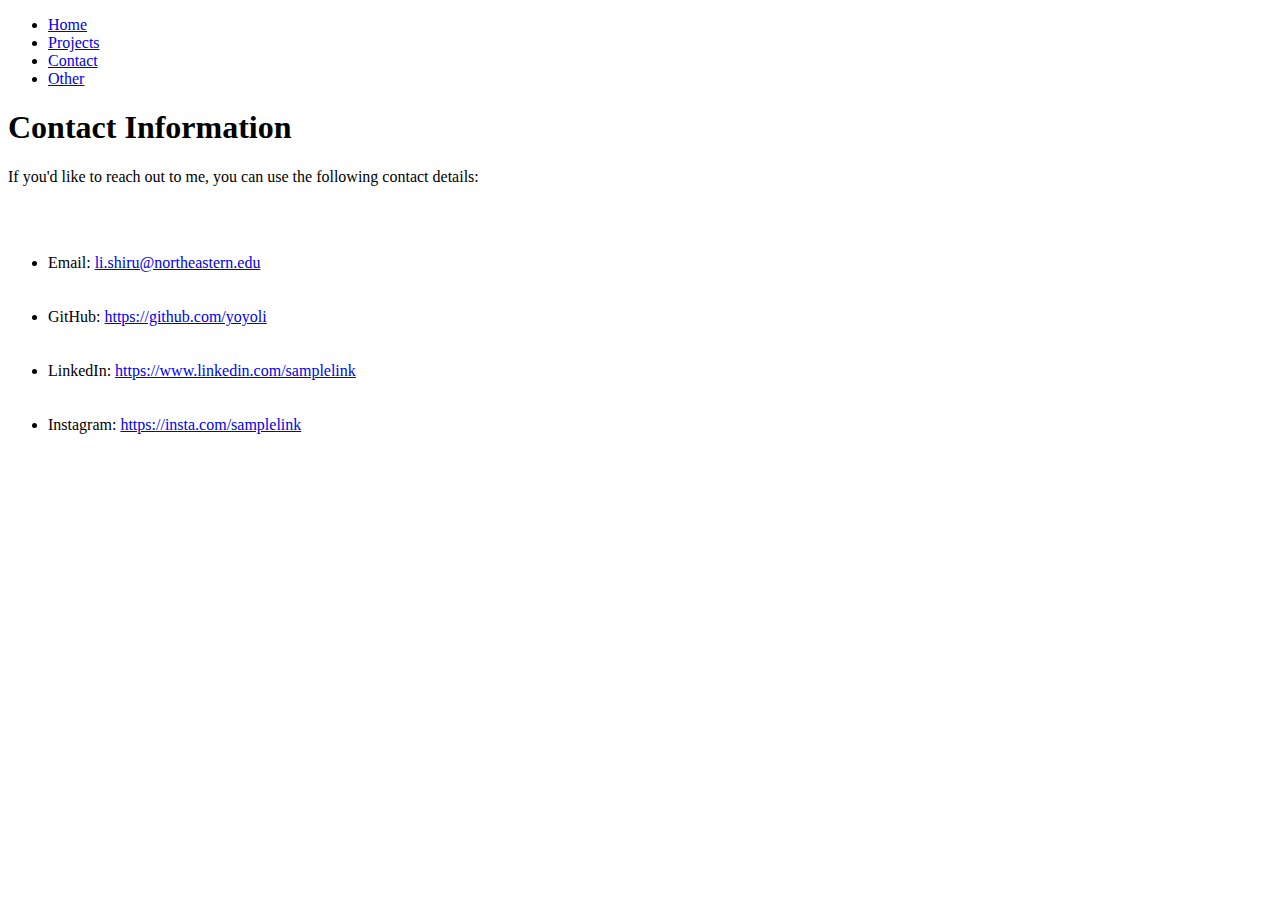
==== contact/index.html @ 725fd13c "update" ====
<!DOCTYPE html>
<html>
<head>
    <meta charset="UTF-8">
    <meta name="viewport" content="width=device-width, initial-scale=1.0">
    <title>Shirui Li - Contact</title>
    <link rel="stylesheet" href="./styles/styles.css">
</head>
<body>
    <!-- Navbar -->
    <nav>
        <ul>
            <li><a href="/index.html">Home</a></li>
            <li><a href="/projects/">Projects</a></li>
            <li><a href="/contact/" class="active">Contact</a></li>
            <li><a href="/other/">Other</a></li>
        </ul>
    </nav>    

    <!-- Contact Information -->
    <section>
        <h1> Contact Information </h1>
        <p> If you'd like to reach out to me, you can use the following contact details: </p>
        <br>
        <br>

        <ul>
            <li> Email: <a href="mailto:li.shiru@northeastern.edu">li.shiru@northeastern.edu</a></li>
            <br>
            <br>
            <li> GitHub: <a href="https://github.com/yoyoli" target="_blank">https://github.com/yoyoli</a></li>
            <br>
            <br>
            <li> LinkedIn: <a href="https://www.linkedin.com/samplelink" target="_blank">https://www.linkedin.com/samplelink</a></li>
            <br>
            <br>
            <li> Instagram: <a href="https://insta.com/samplelink" target="_blank">https://insta.com/samplelink</a></li>
        </ul>
    </section>

</body>
</html>
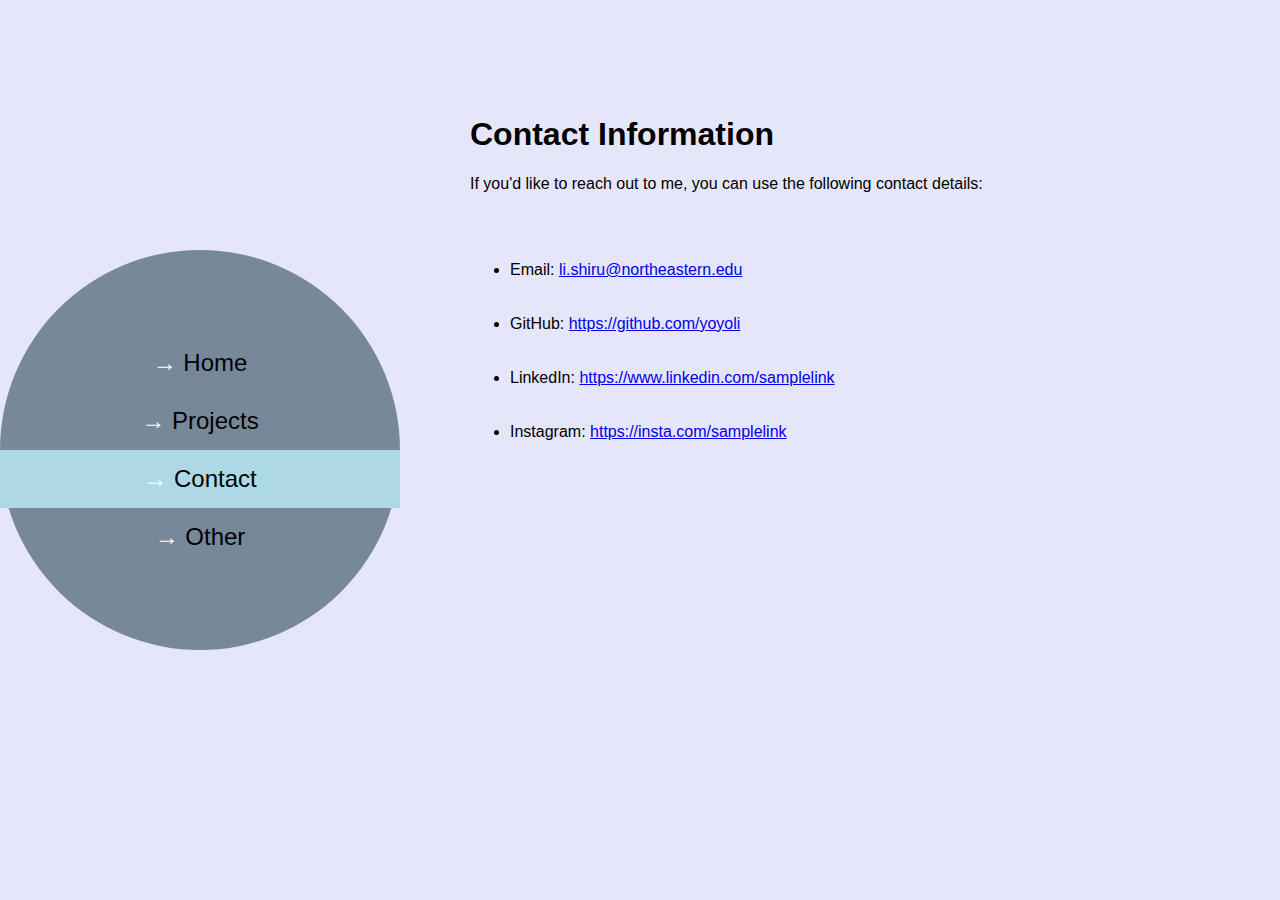
==== commit 37df39bf: "update" ====
--- a/contact/index.html
+++ b/contact/index.html
@@ -4,13 +4,13 @@
     <meta charset="UTF-8">
     <meta name="viewport" content="width=device-width, initial-scale=1.0">
     <title>Shirui Li - Contact</title>
-    <link rel="stylesheet" href="./styles/styles.css">
+    <link rel="stylesheet" href="../styles/styles.css">
 </head>
 <body>
     <!-- Navbar -->
     <nav>
         <ul>
-            <li><a href="/index.html">Home</a></li>
+            <li><a href="/">Home</a></li>
             <li><a href="/projects/">Projects</a></li>
             <li><a href="/contact/" class="active">Contact</a></li>
             <li><a href="/other/">Other</a></li>
--- a/styles/styles.css
+++ b/styles/styles.css
@@ -0,0 +1,125 @@
+body {
+    font-family: Arial, Helvetica, sans-serif;
+    margin: 0;
+    padding: 0;
+    background-color: lavender;
+}
+
+/*Navbar*/
+nav {
+    background-color: lightslategray;
+    position: fixed;
+    top: 50%;
+    transform: translateY(-50%);
+    width: clamp(200px, 35vw, 400px);
+    height: clamp(200px, 35vw, 400px);
+    z-index: 100;
+    border-radius: 50%;
+    display: flex;
+    flex-direction: column;
+    justify-content: space-around;
+    align-items: center;
+}
+
+nav ul {
+    list-style-type: none;
+    margin: 0;
+    padding: 0;
+    width: 100%;
+    text-align: center;
+}
+
+nav ul li {
+    width: 100%;
+}
+
+nav ul li a {
+    color: black;
+    text-decoration: none;
+    padding: 15px 0;
+    display: block;
+    font-size: clamp(12px, 3vw, 24px);
+    width: 100%;
+    text-align: center;
+    transition: background-color 0.3s ease, color 0.3s ease;
+}
+
+nav ul li a::before {
+    content: "→ ";
+    color: white;
+}
+
+
+nav ul li a:hover {
+    background-color: lavender;
+    transform: scale(1.2);
+}
+
+nav ul li a.active {
+    background-color: lightblue;
+}
+
+.content, header, section {
+    margin-left: 450px;
+    margin-top: 75px;
+    padding: 20px;
+    max-width: 800px;
+    text-align: left;
+}
+
+.container {
+    display: grid;
+    grid-template-columns: 1fr 1fr;
+    grid-template-rows: auto;
+    gap: 20px;
+    justify-items: center;
+}
+
+.grid-item {
+    text-align: center;
+}
+
+
+/* for phone */
+@media (max-width: 600px) {
+    nav {
+        width: 100%;
+        height: 60px;
+        left: 0;
+        top: auto;
+        bottom: 0;
+        transform: none;
+        border-radius: 0;
+        flex-direction: row;
+        justify-content: space-around;
+    }
+
+    nav ul {
+        display: flex;
+        justify-content: space-around;
+    }
+
+    nav ul li {
+        width: auto;
+    }
+
+    nav ul li a {
+        padding: 10px;
+        font-size: 14px;
+    }
+
+    .content, header, section {
+        margin-left: 0;
+        max-width: 100%;
+        padding-bottom: 70px;
+    }
+
+    .content img {
+        display: block;
+        margin: 0 auto;
+    }
+
+    .container {
+        grid-template-columns: 1fr;
+    }
+}
